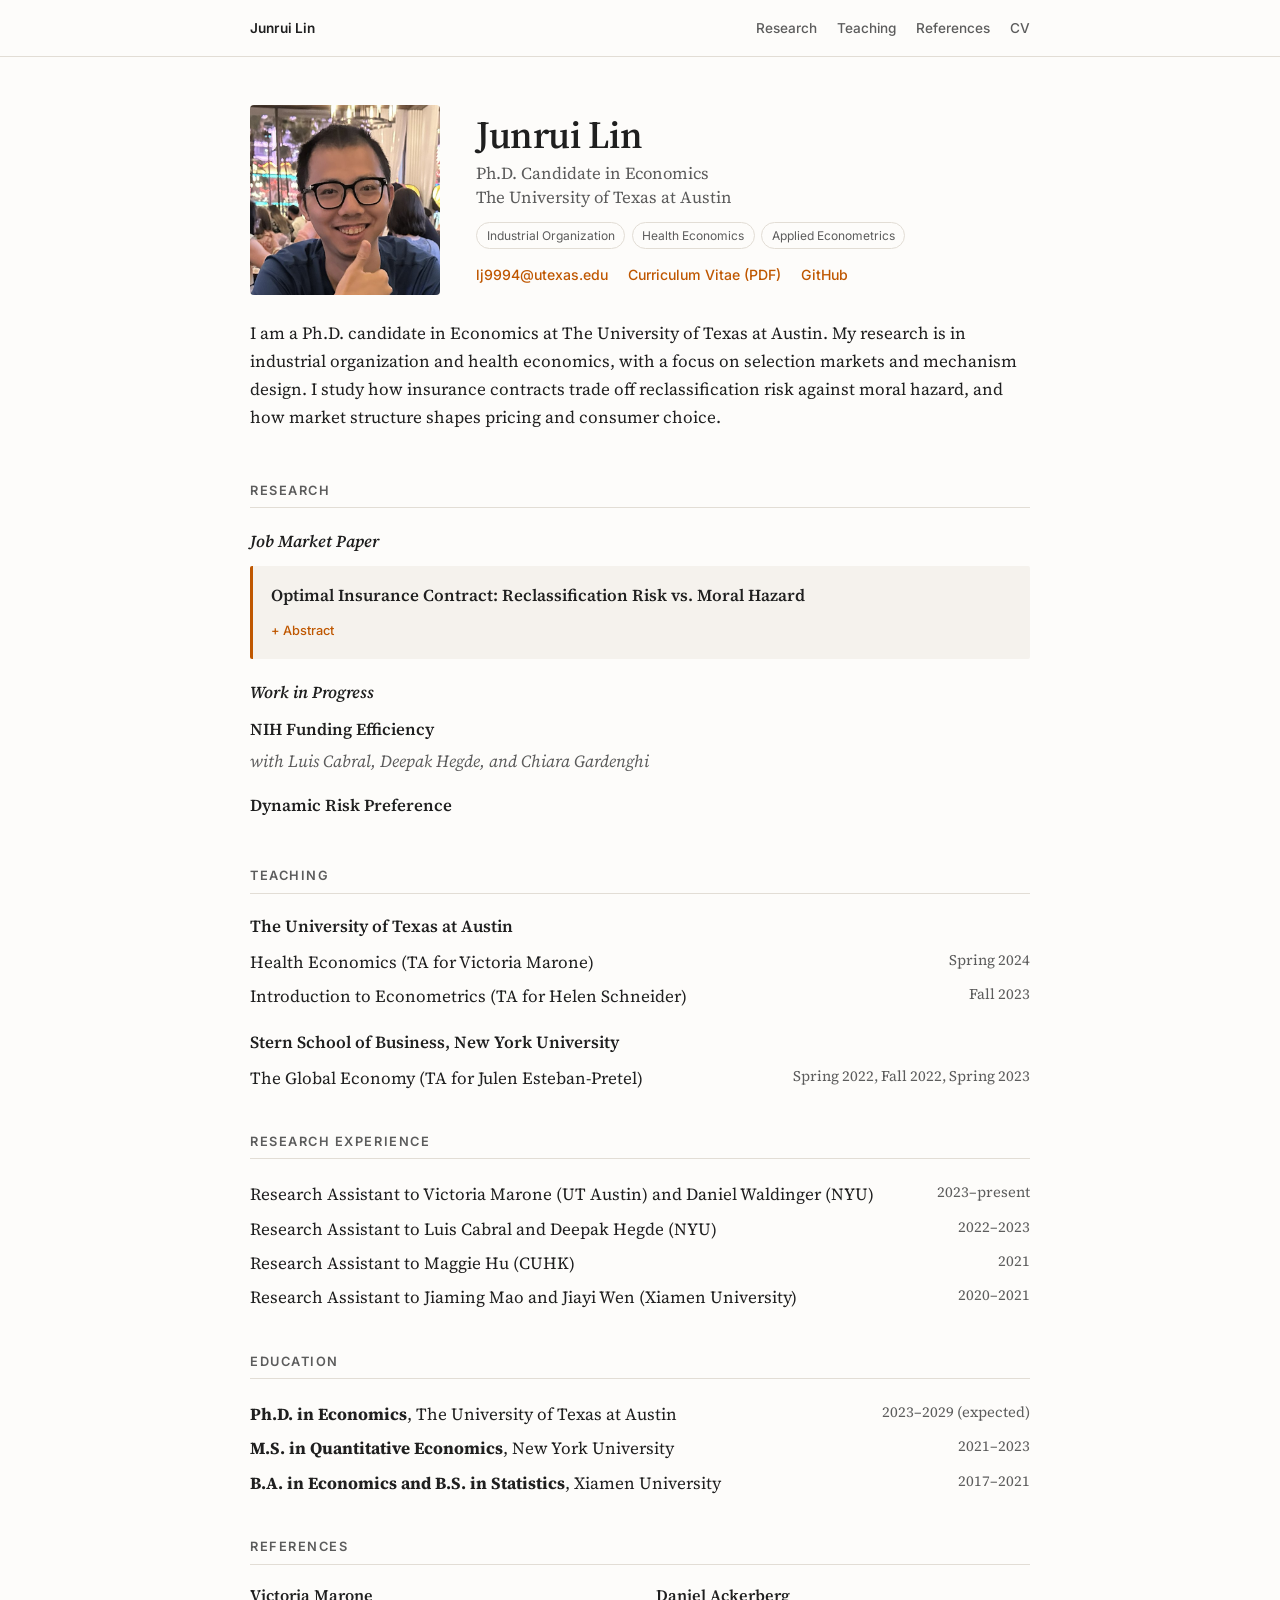
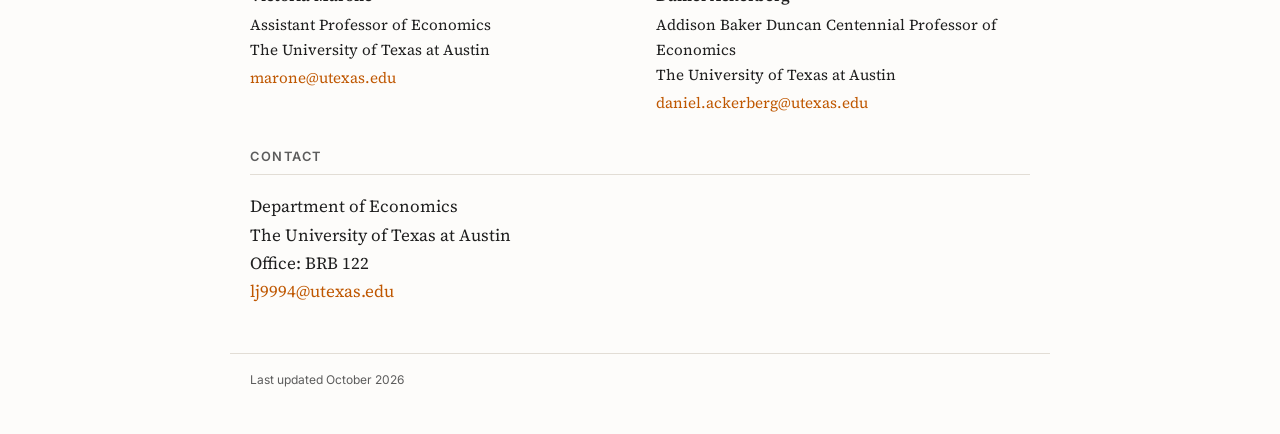
==== index.html @ 8c2f246e "Redesign homepage as a job-market-style academic site Single-page layout with headshot, fields, feat" ====
<!DOCTYPE html>
<html lang="en">
<head>
    <meta charset="utf-8">
    <meta name="viewport" content="width=device-width, initial-scale=1">
    <title>Junrui Lin</title>
    <meta name="description" content="Junrui Lin, PhD candidate in Economics at The University of Texas at Austin. Industrial organization and health economics.">
    <meta name="author" content="Junrui Lin">
    <link rel="preconnect" href="https://fonts.googleapis.com">
    <link rel="preconnect" href="https://fonts.gstatic.com" crossorigin>
    <link href="https://fonts.googleapis.com/css2?family=Source+Serif+4:ital,opsz,wght@0,8..60,400;0,8..60,600;1,8..60,400&family=Inter:wght@400;500;600&display=swap" rel="stylesheet">
    <link rel="stylesheet" href="homestyle.css">
</head>

<body>
<header class="site-nav">
    <div class="container nav-inner">
        <a class="nav-name" href="#top">Junrui Lin</a>
        <nav aria-label="Main">
            <a href="#research">Research</a>
            <a href="#teaching">Teaching</a>
            <a href="#references">References</a>
            <a href="cv.pdf">CV</a>
        </nav>
    </div>
</header>

<main id="top" class="container">

    <!-- Uncomment and fill in when you go on the market.
    <p class="market-banner">
        I am on the 20XX&ndash;20XX academic job market and will be available for interviews at the ASSA Annual Meeting.
    </p>
    -->

    <section class="hero">
        <img class="headshot" src="photo.jpg" alt="Photo of Junrui Lin" width="600" height="600">
        <div class="hero-text">
            <h1>Junrui Lin</h1>
            <p class="role">Ph.D. Candidate in Economics<br>The University of Texas at Austin</p>
            <p class="fields"><span>Industrial Organization</span><span>Health Economics</span><span>Applied Econometrics</span></p>
            <ul class="contact">
                <li><a href="mailto:lj9994@utexas.edu">lj9994@utexas.edu</a></li>
                <li><a href="cv.pdf">Curriculum Vitae (PDF)</a></li>
                <li><a href="https://github.com/junruilin">GitHub</a></li>
            </ul>
        </div>
    </section>

    <section class="bio">
        <p>
            I am a Ph.D. candidate in Economics at The University of Texas at Austin.
            My research is in industrial organization and health economics, with a focus on
            selection markets and mechanism design. I study how insurance contracts trade off
            reclassification risk against moral hazard, and how market structure shapes pricing
            and consumer choice.
        </p>
    </section>

    <section id="research">
        <h2>Research</h2>

        <h3 class="subhead">Job Market Paper</h3>
        <article class="paper jmp">
            <p class="paper-title">Optimal Insurance Contract: Reclassification Risk vs. Moral Hazard</p>
            <details>
                <summary>Abstract</summary>
                <p>[Add abstract here.]</p>
            </details>
            <!-- <p class="paper-links"><a href="papers/lin_jmp.pdf">Paper</a><a href="papers/lin_jmp_slides.pdf">Slides</a></p> -->
        </article>

        <h3 class="subhead">Work in Progress</h3>
        <article class="paper">
            <p class="paper-title">NIH Funding Efficiency</p>
            <p class="coauthors">with Luis Cabral, Deepak Hegde, and Chiara Gardenghi</p>
        </article>
        <article class="paper">
            <p class="paper-title">Dynamic Risk Preference</p>
        </article>
    </section>

    <section id="teaching">
        <h2>Teaching</h2>
        <p class="institution">The University of Texas at Austin</p>
        <ul class="entries">
            <li><span>Health Economics (TA for Victoria Marone)</span><span class="when">Spring 2024</span></li>
            <li><span>Introduction to Econometrics (TA for Helen Schneider)</span><span class="when">Fall 2023</span></li>
        </ul>
        <p class="institution">Stern School of Business, New York University</p>
        <ul class="entries">
            <li><span>The Global Economy (TA for Julen Esteban-Pretel)</span><span class="when">Spring 2022, Fall 2022, Spring 2023</span></li>
        </ul>
    </section>

    <section id="experience">
        <h2>Research Experience</h2>
        <ul class="entries">
            <li><span>Research Assistant to Victoria Marone (UT Austin) and Daniel Waldinger (NYU)</span><span class="when">2023&ndash;present</span></li>
            <li><span>Research Assistant to Luis Cabral and Deepak Hegde (NYU)</span><span class="when">2022&ndash;2023</span></li>
            <li><span>Research Assistant to Maggie Hu (CUHK)</span><span class="when">2021</span></li>
            <li><span>Research Assistant to Jiaming Mao and Jiayi Wen (Xiamen University)</span><span class="when">2020&ndash;2021</span></li>
        </ul>
    </section>

    <section id="education">
        <h2>Education</h2>
        <ul class="entries">
            <li><span><strong>Ph.D. in Economics</strong>, The University of Texas at Austin</span><span class="when">2023&ndash;2029 (expected)</span></li>
            <li><span><strong>M.S. in Quantitative Economics</strong>, New York University</span><span class="when">2021&ndash;2023</span></li>
            <li><span><strong>B.A. in Economics and B.S. in Statistics</strong>, Xiamen University</span><span class="when">2017&ndash;2021</span></li>
        </ul>
    </section>

    <section id="references">
        <h2>References</h2>
        <div class="refs">
            <div class="ref">
                <p class="ref-name">Victoria Marone</p>
                <p>Assistant Professor of Economics<br>The University of Texas at Austin</p>
                <p><a href="mailto:marone@utexas.edu">marone@utexas.edu</a></p>
            </div>
            <div class="ref">
                <p class="ref-name">Daniel Ackerberg</p>
                <p>Addison Baker Duncan Centennial Professor of Economics<br>The University of Texas at Austin</p>
                <p><a href="mailto:daniel.ackerberg@utexas.edu">daniel.ackerberg@utexas.edu</a></p>
            </div>
        </div>
    </section>

    <section id="contact">
        <h2>Contact</h2>
        <address>
            Department of Economics<br>
            The University of Texas at Austin<br>
            Office: BRB 122<br>
            <a href="mailto:lj9994@utexas.edu">lj9994@utexas.edu</a>
        </address>
    </section>
</main>

<footer class="container site-footer">
    <p>Last updated October 2026</p>
</footer>
</body>
</html>
---- homestyle.css ----
/* Colors */
:root {
    --bg: #fdfcfa;
    --surface: #f5f2ed;
    --text: #1f1f1f;
    --muted: #5c5c5c;
    --rule: #e2ddd5;
    --accent: #bf5700;          /* UT burnt orange */
    --accent-hover: #8f4100;
}
@media (prefers-color-scheme: dark) {
    :root {
        --bg: #16161a;
        --surface: #1f1f24;
        --text: #e8e6e3;
        --muted: #a3a09b;
        --rule: #33323a;
        --accent: #f0883e;
        --accent-hover: #ffab70;
    }
}

/* Base */
* { box-sizing: border-box; }
html { scroll-behavior: smooth; scroll-padding-top: 4.5rem; }
body {
    margin: 0;
    background: var(--bg);
    color: var(--text);
    font: 17px/1.65 "Source Serif 4", Georgia, "Times New Roman", serif;
    -webkit-text-size-adjust: 100%;
}
.container {
    max-width: 820px;
    margin: 0 auto;
    padding: 0 1.25rem;
}
a {
    color: var(--accent);
    text-decoration: none;
}
a:hover { color: var(--accent-hover); text-decoration: underline; }
p { margin: 0 0 0.8rem; }

/* Top navigation */
.site-nav {
    position: sticky;
    top: 0;
    z-index: 10;
    background: var(--bg);
    border-bottom: 1px solid var(--rule);
    font-family: Inter, system-ui, sans-serif;
    font-size: 0.85rem;
}
.nav-inner {
    display: flex;
    align-items: center;
    justify-content: space-between;
    gap: 1rem;
    height: 3.5rem;
}
.nav-name {
    font-weight: 600;
    color: var(--text);
    letter-spacing: 0.01em;
}
.site-nav nav { display: flex; gap: 1.25rem; }
.site-nav nav a { color: var(--muted); font-weight: 500; }
.site-nav nav a:hover { color: var(--accent); text-decoration: none; }

/* Job-market banner */
.market-banner {
    margin: 2rem 0 0;
    padding: 0.75rem 1rem;
    border-left: 3px solid var(--accent);
    background: var(--surface);
    font-family: Inter, system-ui, sans-serif;
    font-size: 0.9rem;
}

/* Hero */
.hero {
    display: flex;
    gap: 2.25rem;
    align-items: center;
    padding: 3rem 0 1.5rem;
}
.headshot {
    width: 190px;
    height: 190px;
    flex-shrink: 0;
    object-fit: cover;
    border-radius: 4px;
}
h1 {
    margin: 0 0 0.25rem;
    font-size: 2.4rem;
    font-weight: 600;
    line-height: 1.15;
    letter-spacing: -0.01em;
}
.role {
    margin-bottom: 0.75rem;
    color: var(--muted);
    font-size: 1.05rem;
    line-height: 1.45;
}
.fields {
    display: flex;
    flex-wrap: wrap;
    gap: 0.4rem;
    margin-bottom: 0.9rem;
    font-family: Inter, system-ui, sans-serif;
    font-size: 0.75rem;
}
.fields span {
    padding: 0.15rem 0.6rem;
    border: 1px solid var(--rule);
    border-radius: 999px;
    color: var(--muted);
}
.contact {
    display: flex;
    flex-wrap: wrap;
    gap: 0.35rem 1.25rem;
    margin: 0;
    padding: 0;
    list-style: none;
    font-family: Inter, system-ui, sans-serif;
    font-size: 0.88rem;
    font-weight: 500;
}

.bio { padding-bottom: 0.5rem; }

/* Sections */
section[id] { padding-top: 1.75rem; }
h2 {
    margin: 0 0 1.1rem;
    padding-bottom: 0.4rem;
    border-bottom: 1px solid var(--rule);
    font-family: Inter, system-ui, sans-serif;
    font-size: 0.8rem;
    font-weight: 600;
    letter-spacing: 0.12em;
    text-transform: uppercase;
    color: var(--muted);
}
.subhead {
    margin: 1.25rem 0 0.6rem;
    font-size: 1.05rem;
    font-weight: 600;
    font-style: italic;
}

/* Papers */
.paper { margin-bottom: 1.1rem; }
.paper-title {
    margin-bottom: 0.15rem;
    font-weight: 600;
    font-size: 1.05rem;
}
.jmp {
    padding: 1rem 1.15rem;
    background: var(--surface);
    border-left: 3px solid var(--accent);
    border-radius: 2px;
}
.coauthors {
    margin-bottom: 0.2rem;
    color: var(--muted);
    font-style: italic;
}
details { margin-top: 0.35rem; }
summary {
    display: inline-block;
    cursor: pointer;
    font-family: Inter, system-ui, sans-serif;
    font-size: 0.8rem;
    font-weight: 500;
    color: var(--accent);
    list-style: none;
}
summary::-webkit-details-marker { display: none; }
summary::before { content: "+ "; }
details[open] summary::before { content: "\2212  "; }
details p {
    margin: 0.5rem 0 0;
    font-size: 0.95rem;
    text-align: justify;
    hyphens: auto;
}
.paper-links {
    display: flex;
    gap: 1rem;
    margin: 0.4rem 0 0;
    font-family: Inter, system-ui, sans-serif;
    font-size: 0.8rem;
    font-weight: 500;
}

/* Dated entries (teaching, experience, education) */
.institution {
    margin: 0.9rem 0 0.3rem;
    font-weight: 600;
}
.entries {
    margin: 0 0 0.5rem;
    padding: 0;
    list-style: none;
}
.entries li {
    display: flex;
    justify-content: space-between;
    gap: 1.5rem;
    padding: 0.2rem 0;
}
.when {
    flex-shrink: 0;
    color: var(--muted);
    font-size: 0.92rem;
    text-align: right;
}

/* References */
.refs {
    display: grid;
    grid-template-columns: repeat(auto-fit, minmax(240px, 1fr));
    gap: 1.25rem 2rem;
}
.ref p { margin: 0 0 0.2rem; font-size: 0.95rem; }
.ref-name { font-weight: 600; font-size: 1rem !important; }

address { font-style: normal; }

.site-footer {
    margin-top: 3rem;
    padding-top: 1rem;
    padding-bottom: 2rem;
    border-top: 1px solid var(--rule);
    color: var(--muted);
    font-family: Inter, system-ui, sans-serif;
    font-size: 0.75rem;
}

/* Mobile */
@media (max-width: 640px) {
    body { font-size: 16px; }
    .site-nav nav { gap: 0.85rem; }
    .nav-name { display: none; }
    .nav-inner { justify-content: center; }
    .hero {
        flex-direction: column;
        align-items: flex-start;
        gap: 1.25rem;
        padding-top: 2rem;
    }
    .headshot { width: 140px; height: 140px; }
    h1 { font-size: 2rem; }
    .entries li { flex-direction: column; gap: 0; padding: 0.35rem 0; }
    .when { text-align: left; }
}
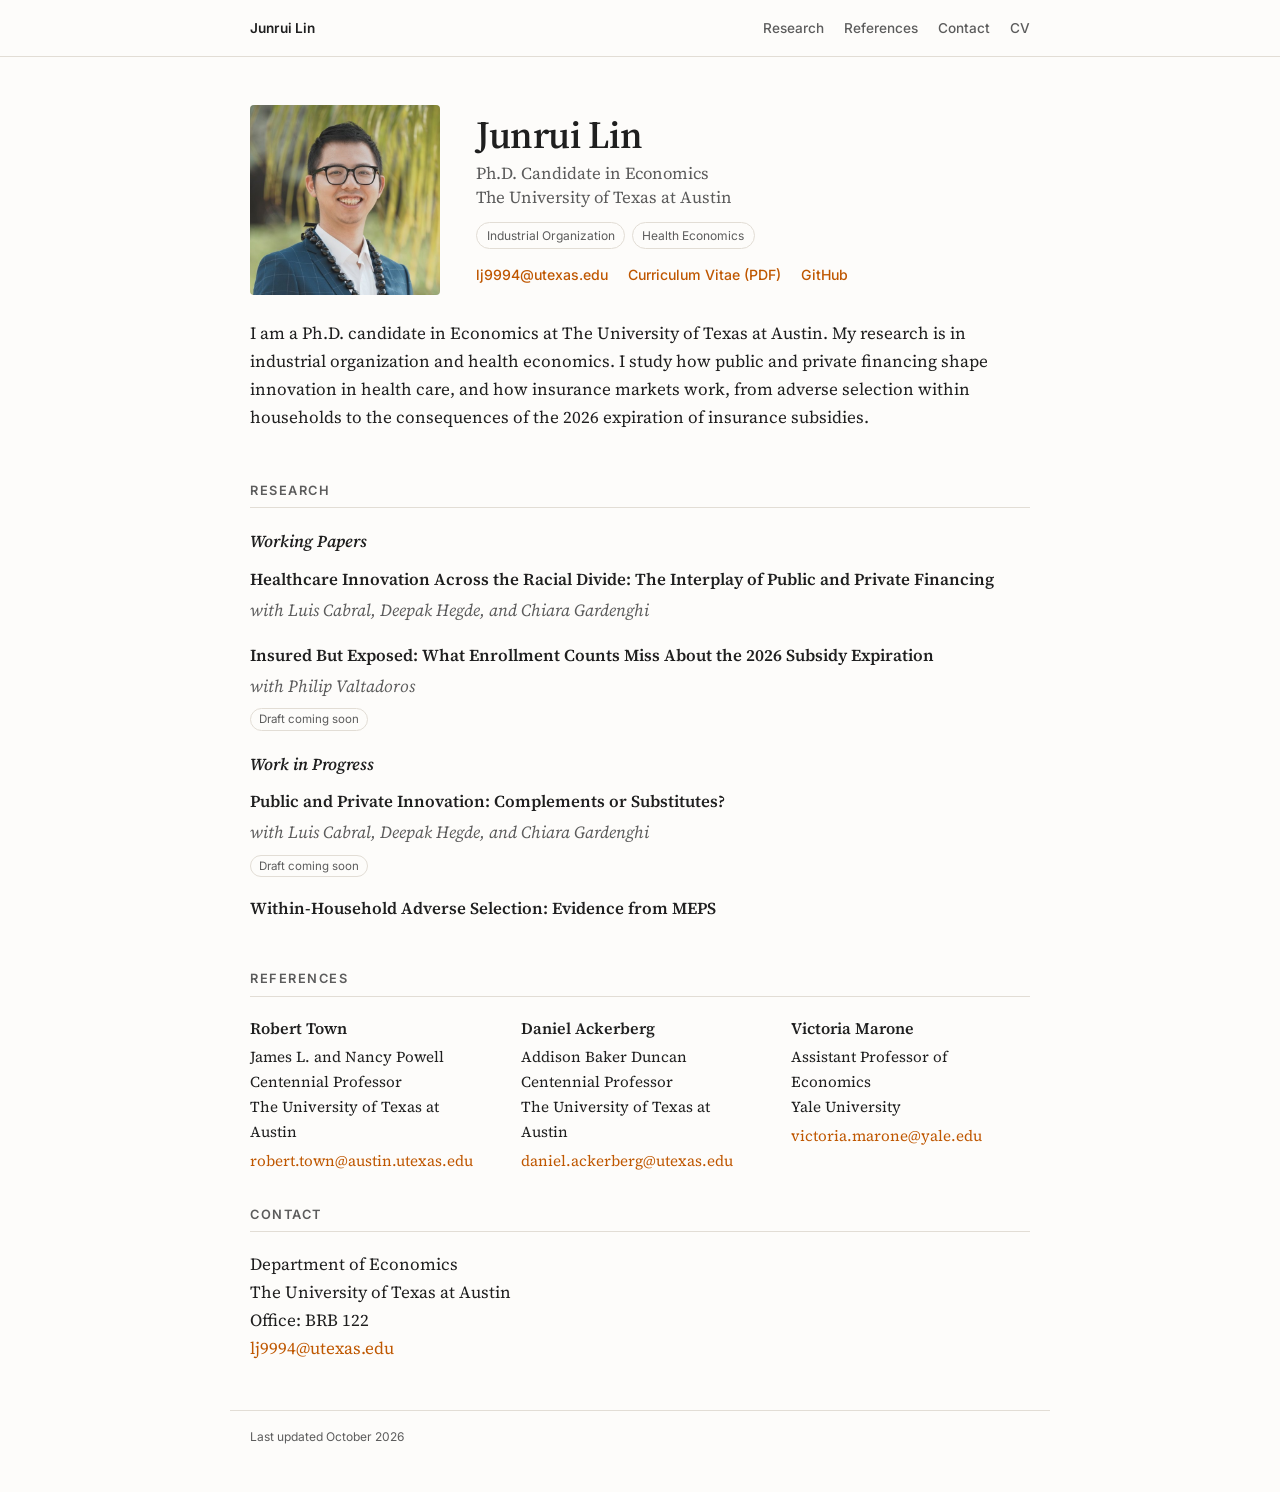
==== commit 57ec94ea: "Update CV and list research only Replace cv.pdf with the October 2026 CV. Update papers, references," ====
--- a/index.html
+++ b/index.html
@@ -18,8 +18,8 @@
         <a class="nav-name" href="#top">Junrui Lin</a>
         <nav aria-label="Main">
             <a href="#research">Research</a>
-            <a href="#teaching">Teaching</a>
             <a href="#references">References</a>
+            <a href="#contact">Contact</a>
             <a href="cv.pdf">CV</a>
         </nav>
     </div>
@@ -38,7 +38,7 @@
         <div class="hero-text">
             <h1>Junrui Lin</h1>
             <p class="role">Ph.D. Candidate in Economics<br>The University of Texas at Austin</p>
-            <p class="fields"><span>Industrial Organization</span><span>Health Economics</span><span>Applied Econometrics</span></p>
+            <p class="fields"><span>Industrial Organization</span><span>Health Economics</span></p>
             <ul class="contact">
                 <li><a href="mailto:lj9994@utexas.edu">lj9994@utexas.edu</a></li>
                 <li><a href="cv.pdf">Curriculum Vitae (PDF)</a></li>
@@ -50,80 +50,62 @@
     <section class="bio">
         <p>
             I am a Ph.D. candidate in Economics at The University of Texas at Austin.
-            My research is in industrial organization and health economics, with a focus on
-            selection markets and mechanism design. I study how insurance contracts trade off
-            reclassification risk against moral hazard, and how market structure shapes pricing
-            and consumer choice.
+            My research is in industrial organization and health economics. I study how public
+            and private financing shape innovation in health care, and how insurance markets
+            work, from adverse selection within households to the consequences of the 2026
+            expiration of insurance subsidies.
         </p>
     </section>
 
     <section id="research">
         <h2>Research</h2>
 
-        <h3 class="subhead">Job Market Paper</h3>
-        <article class="paper jmp">
-            <p class="paper-title">Optimal Insurance Contract: Reclassification Risk vs. Moral Hazard</p>
-            <details>
-                <summary>Abstract</summary>
-                <p>[Add abstract here.]</p>
-            </details>
-            <!-- <p class="paper-links"><a href="papers/lin_jmp.pdf">Paper</a><a href="papers/lin_jmp_slides.pdf">Slides</a></p> -->
+        <h3 class="subhead">Working Papers</h3>
+        <article class="paper">
+            <p class="paper-title">Healthcare Innovation Across the Racial Divide: The Interplay of Public and Private Financing</p>
+            <p class="coauthors">with Luis Cabral, Deepak Hegde, and Chiara Gardenghi</p>
         </article>
+        <article class="paper">
+            <p class="paper-title">Insured But Exposed: What Enrollment Counts Miss About the 2026 Subsidy Expiration</p>
+            <p class="coauthors">with Philip Valtadoros</p>
+            <p class="paper-status">Draft coming soon</p>
+        </article>
+        <!-- To add an abstract or links to a paper, put these inside its <article>:
+        <details>
+            <summary>Abstract</summary>
+            <p>Abstract text.</p>
+        </details>
+        <p class="paper-links"><a href="papers/paper.pdf">Paper</a><a href="papers/slides.pdf">Slides</a></p>
+        -->
 
         <h3 class="subhead">Work in Progress</h3>
         <article class="paper">
-            <p class="paper-title">NIH Funding Efficiency</p>
+            <p class="paper-title">Public and Private Innovation: Complements or Substitutes?</p>
             <p class="coauthors">with Luis Cabral, Deepak Hegde, and Chiara Gardenghi</p>
+            <p class="paper-status">Draft coming soon</p>
         </article>
         <article class="paper">
-            <p class="paper-title">Dynamic Risk Preference</p>
+            <p class="paper-title">Within-Household Adverse Selection: Evidence from MEPS</p>
         </article>
-    </section>
-
-    <section id="teaching">
-        <h2>Teaching</h2>
-        <p class="institution">The University of Texas at Austin</p>
-        <ul class="entries">
-            <li><span>Health Economics (TA for Victoria Marone)</span><span class="when">Spring 2024</span></li>
-            <li><span>Introduction to Econometrics (TA for Helen Schneider)</span><span class="when">Fall 2023</span></li>
-        </ul>
-        <p class="institution">Stern School of Business, New York University</p>
-        <ul class="entries">
-            <li><span>The Global Economy (TA for Julen Esteban-Pretel)</span><span class="when">Spring 2022, Fall 2022, Spring 2023</span></li>
-        </ul>
-    </section>
-
-    <section id="experience">
-        <h2>Research Experience</h2>
-        <ul class="entries">
-            <li><span>Research Assistant to Victoria Marone (UT Austin) and Daniel Waldinger (NYU)</span><span class="when">2023&ndash;present</span></li>
-            <li><span>Research Assistant to Luis Cabral and Deepak Hegde (NYU)</span><span class="when">2022&ndash;2023</span></li>
-            <li><span>Research Assistant to Maggie Hu (CUHK)</span><span class="when">2021</span></li>
-            <li><span>Research Assistant to Jiaming Mao and Jiayi Wen (Xiamen University)</span><span class="when">2020&ndash;2021</span></li>
-        </ul>
-    </section>
-
-    <section id="education">
-        <h2>Education</h2>
-        <ul class="entries">
-            <li><span><strong>Ph.D. in Economics</strong>, The University of Texas at Austin</span><span class="when">2023&ndash;2029 (expected)</span></li>
-            <li><span><strong>M.S. in Quantitative Economics</strong>, New York University</span><span class="when">2021&ndash;2023</span></li>
-            <li><span><strong>B.A. in Economics and B.S. in Statistics</strong>, Xiamen University</span><span class="when">2017&ndash;2021</span></li>
-        </ul>
     </section>
 
     <section id="references">
         <h2>References</h2>
         <div class="refs">
             <div class="ref">
-                <p class="ref-name">Victoria Marone</p>
-                <p>Assistant Professor of Economics<br>The University of Texas at Austin</p>
-                <p><a href="mailto:marone@utexas.edu">marone@utexas.edu</a></p>
+                <p class="ref-name">Robert Town</p>
+                <p>James L. and Nancy Powell Centennial Professor<br>The University of Texas at Austin</p>
+                <p><a href="mailto:robert.town@austin.utexas.edu">robert.town@austin.utexas.edu</a></p>
             </div>
             <div class="ref">
                 <p class="ref-name">Daniel Ackerberg</p>
-                <p>Addison Baker Duncan Centennial Professor of Economics<br>The University of Texas at Austin</p>
+                <p>Addison Baker Duncan Centennial Professor<br>The University of Texas at Austin</p>
                 <p><a href="mailto:daniel.ackerberg@utexas.edu">daniel.ackerberg@utexas.edu</a></p>
+            </div>
+            <div class="ref">
+                <p class="ref-name">Victoria Marone</p>
+                <p>Assistant Professor of Economics<br>Yale University</p>
+                <p><a href="mailto:victoria.marone@yale.edu">victoria.marone@yale.edu</a></p>
             </div>
         </div>
     </section>
--- a/homestyle.css
+++ b/homestyle.css
@@ -190,6 +190,16 @@
     text-align: justify;
     hyphens: auto;
 }
+.paper-status {
+    display: inline-block;
+    margin: 0.25rem 0 0;
+    padding: 0.05rem 0.5rem;
+    border: 1px solid var(--rule);
+    border-radius: 999px;
+    color: var(--muted);
+    font-family: Inter, system-ui, sans-serif;
+    font-size: 0.72rem;
+}
 .paper-links {
     display: flex;
     gap: 1rem;
@@ -197,35 +207,12 @@
     font-family: Inter, system-ui, sans-serif;
     font-size: 0.8rem;
     font-weight: 500;
-}
-
-/* Dated entries (teaching, experience, education) */
-.institution {
-    margin: 0.9rem 0 0.3rem;
-    font-weight: 600;
-}
-.entries {
-    margin: 0 0 0.5rem;
-    padding: 0;
-    list-style: none;
-}
-.entries li {
-    display: flex;
-    justify-content: space-between;
-    gap: 1.5rem;
-    padding: 0.2rem 0;
-}
-.when {
-    flex-shrink: 0;
-    color: var(--muted);
-    font-size: 0.92rem;
-    text-align: right;
 }
 
 /* References */
 .refs {
     display: grid;
-    grid-template-columns: repeat(auto-fit, minmax(240px, 1fr));
+    grid-template-columns: repeat(auto-fit, minmax(220px, 1fr));
     gap: 1.25rem 2rem;
 }
 .ref p { margin: 0 0 0.2rem; font-size: 0.95rem; }
@@ -257,6 +244,4 @@
     }
     .headshot { width: 140px; height: 140px; }
     h1 { font-size: 2rem; }
-    .entries li { flex-direction: column; gap: 0; padding: 0.35rem 0; }
-    .when { text-align: left; }
-}
+}
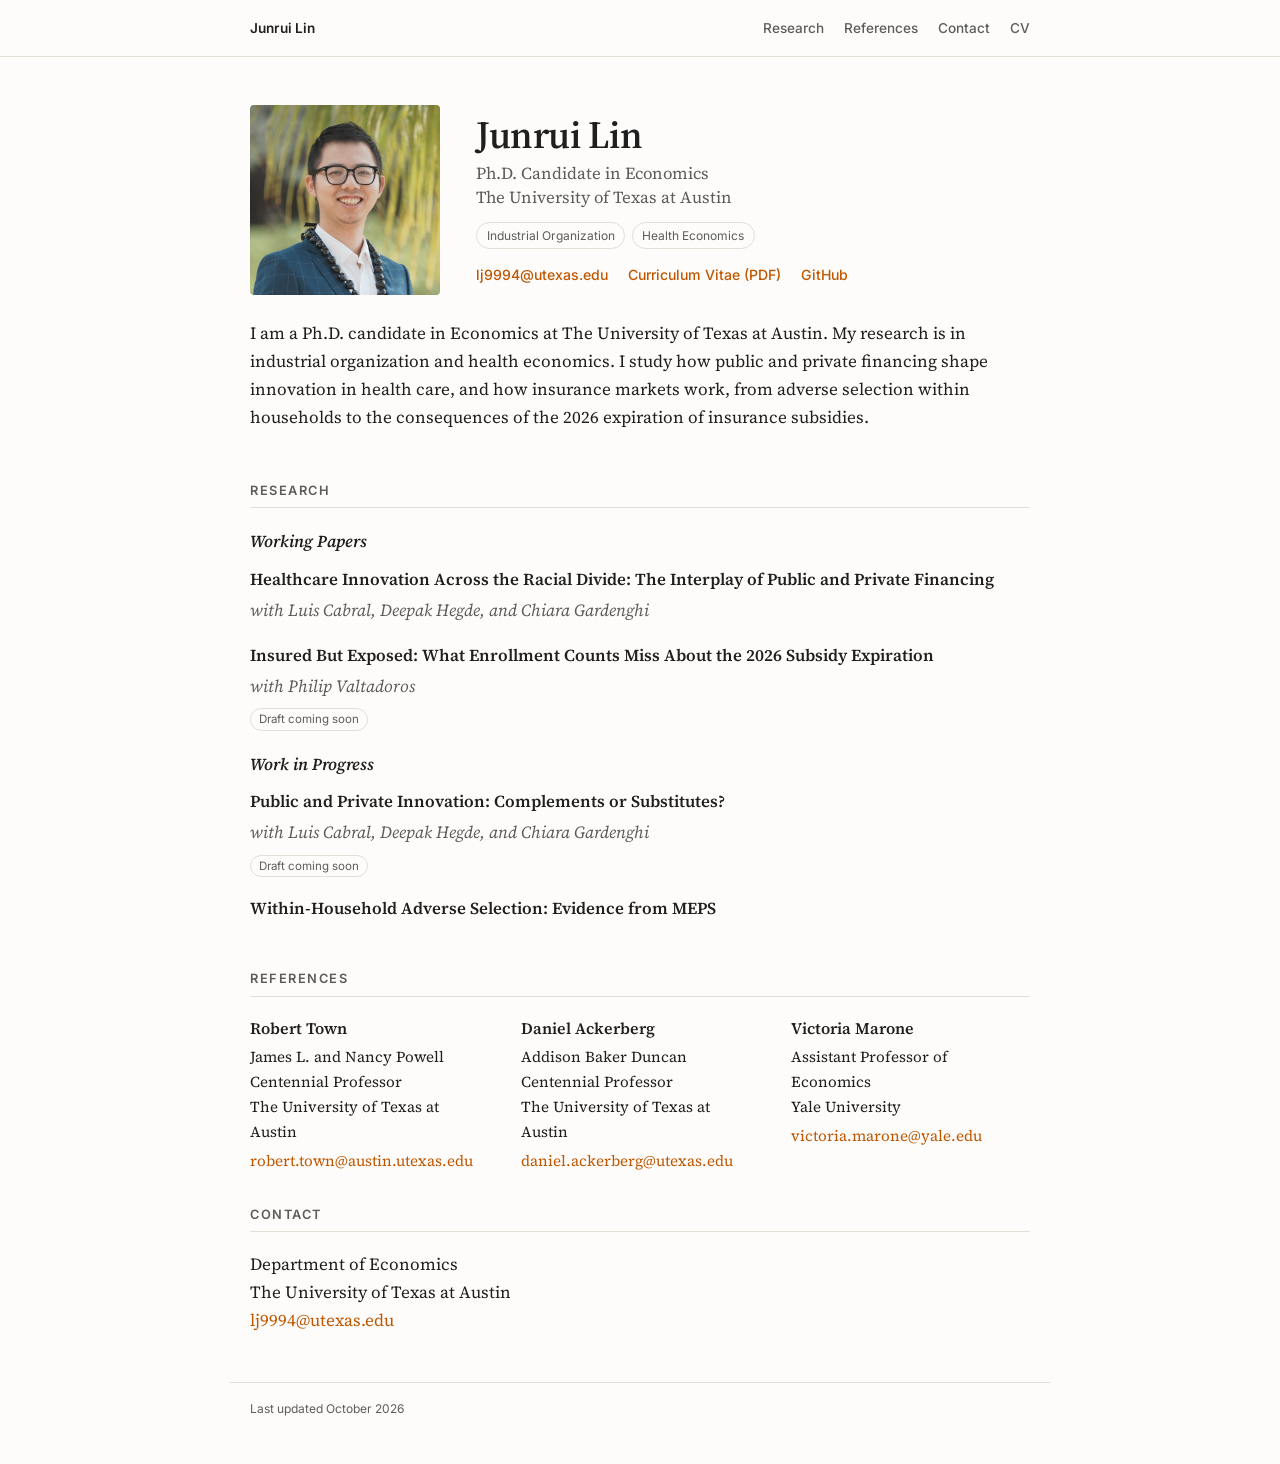
==== commit 94e19b36: "Remove office line from contact section Co-Authored-By: Claude Opus 5.5 <noreply@anthropic.com> Clau" ====
--- a/index.html
+++ b/index.html
@@ -115,7 +115,6 @@
         <address>
             Department of Economics<br>
             The University of Texas at Austin<br>
-            Office: BRB 122<br>
             <a href="mailto:lj9994@utexas.edu">lj9994@utexas.edu</a>
         </address>
     </section>
--- a/homestyle.css
+++ b/homestyle.css
@@ -85,6 +85,7 @@
     align-items: center;
     padding: 3rem 0 1.5rem;
 }
+.hero-text { min-width: 0; }
 .headshot {
     width: 190px;
     height: 190px;
@@ -160,6 +161,7 @@
     font-weight: 600;
     font-size: 1.05rem;
 }
+/* Add class="jmp" to a paper's <article> to highlight it as the job market paper */
 .jmp {
     padding: 1rem 1.15rem;
     background: var(--surface);
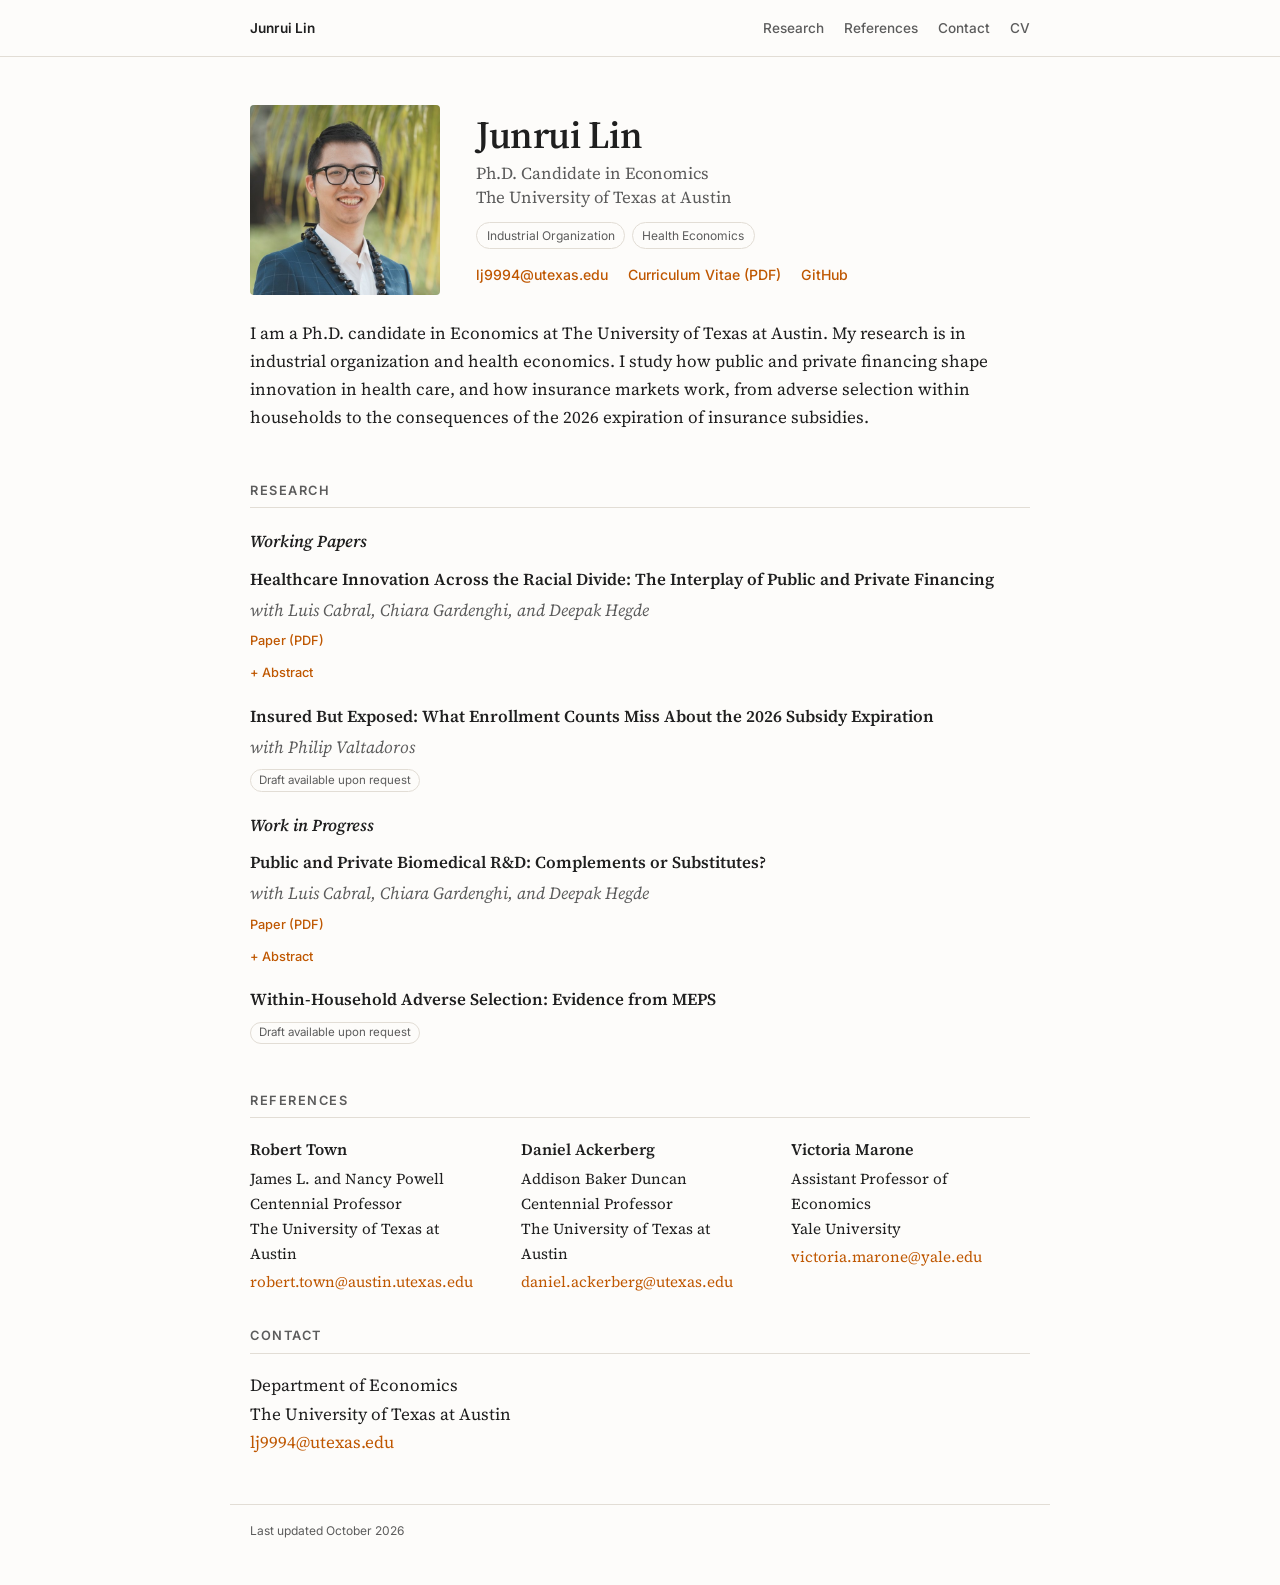
==== commit c27ed2bf: "Add paper PDFs and abstracts; mark other drafts available upon request Link the two NIH project pape" ====
--- a/index.html
+++ b/index.html
@@ -63,30 +63,37 @@
         <h3 class="subhead">Working Papers</h3>
         <article class="paper">
             <p class="paper-title">Healthcare Innovation Across the Racial Divide: The Interplay of Public and Private Financing</p>
-            <p class="coauthors">with Luis Cabral, Deepak Hegde, and Chiara Gardenghi</p>
+            <p class="coauthors">with Luis Cabral, Chiara Gardenghi, and Deepak Hegde</p>
+            <p class="paper-links"><a href="papers/Lin_HealthcareInnovationRacialDivide.pdf">Paper (PDF)</a></p>
+            <details>
+                <summary>Abstract</summary>
+                <p>U.S. pharmaceutical companies invest nearly $100 billion annually in R&amp;D, while the National Institutes of Health (NIH) allocates around $50 billion to biomedical research. Experts argue these investments should reflect public health needs and scientific opportunity, yet systematic evidence on allocation patterns remains limited. Using machine learning, we compile a novel panel dataset linking NIH funding and industry clinical trials across major diseases over two decades to disease-specific characteristics: burden, scientific opportunity, revenue potential, and the race and gender composition of affected populations. We find that both sectors invest more in high-burden diseases, but private firms also prioritize high-revenue conditions. Strikingly, the private sector underinvests in diseases that disproportionately affect Black Americans&mdash;even after adjusting for burden, revenue, and opportunity. NIH funding partially offsets this gap but compensates for only about 10% of the dollar shortfall and 80% of the &ldquo;missing&rdquo; trials for conditions affecting Black Americans. We identify disease areas where gaps remain largest, offering a road-map for targeted policy action. Our findings highlight NIH&rsquo;s essential&mdash;but incomplete&mdash;role in correcting racial disparities in biomedical innovation and underscore how recent cuts to NIH and Medicaid risk deepening these inequities.</p>
+            </details>
         </article>
         <article class="paper">
             <p class="paper-title">Insured But Exposed: What Enrollment Counts Miss About the 2026 Subsidy Expiration</p>
             <p class="coauthors">with Philip Valtadoros</p>
-            <p class="paper-status">Draft coming soon</p>
+            <p class="paper-status">Draft available upon request</p>
         </article>
-        <!-- To add an abstract or links to a paper, put these inside its <article>:
-        <details>
-            <summary>Abstract</summary>
-            <p>Abstract text.</p>
-        </details>
-        <p class="paper-links"><a href="papers/paper.pdf">Paper</a><a href="papers/slides.pdf">Slides</a></p>
-        -->
 
         <h3 class="subhead">Work in Progress</h3>
         <article class="paper">
-            <p class="paper-title">Public and Private Innovation: Complements or Substitutes?</p>
-            <p class="coauthors">with Luis Cabral, Deepak Hegde, and Chiara Gardenghi</p>
-            <p class="paper-status">Draft coming soon</p>
+            <p class="paper-title">Public and Private Biomedical R&amp;D: Complements or Substitutes?</p>
+            <p class="coauthors">with Luis Cabral, Chiara Gardenghi, and Deepak Hegde</p>
+            <p class="paper-links"><a href="papers/Lin_PublicPrivateRD_ComplementsSubstitutes.pdf">Paper (PDF)</a></p>
+            <details>
+                <summary>Abstract</summary>
+                <p>We develop a two-player multi-period game in which a public innovator and a private innovator allocate effort across research and development over time. We show that, when decisions are simultaneous, innovation efforts are strategic substitutes, as each player&rsquo;s effort reduces the marginal value of the other&rsquo;s. When decisions are sequential, however, innovation efforts are strategic complements, as knowledge accumulated through spillovers reduces future innovation cost.</p>
+                <p>We test these predictions in the context of U.S. biomedical research over the 2000&ndash;2019 period. Leveraging the granting of FDA Accelerated Approval status as a positive shock to private clinical trial activity, we find that the public sector reduces research funding allocated to affected disease areas in the short run&mdash;consistent with substitutability&mdash;but increases it in the medium-to-long run&mdash;consistent with complementarity. A symmetric pattern emerges when exploiting federal initiatives and executive actions as positive shocks to public funding: private clinical trial activity declines in the short run before expanding in the medium-to-long run.</p>
+                <p>Taken together, our findings suggest that substitutability and complementarity are not competing characterizations but rather two faces of strategic interaction.</p>
+            </details>
         </article>
         <article class="paper">
             <p class="paper-title">Within-Household Adverse Selection: Evidence from MEPS</p>
+            <p class="paper-status">Draft available upon request</p>
         </article>
+        <!-- To add slides or another paper link, add an <a> inside that paper's .paper-links line, e.g.
+             <a href="papers/slides.pdf">Slides</a> -->
     </section>
 
     <section id="references">
--- a/homestyle.css
+++ b/homestyle.css
@@ -246,4 +246,5 @@
     }
     .headshot { width: 140px; height: 140px; }
     h1 { font-size: 2rem; }
-}
+    details p { text-align: left; }
+}
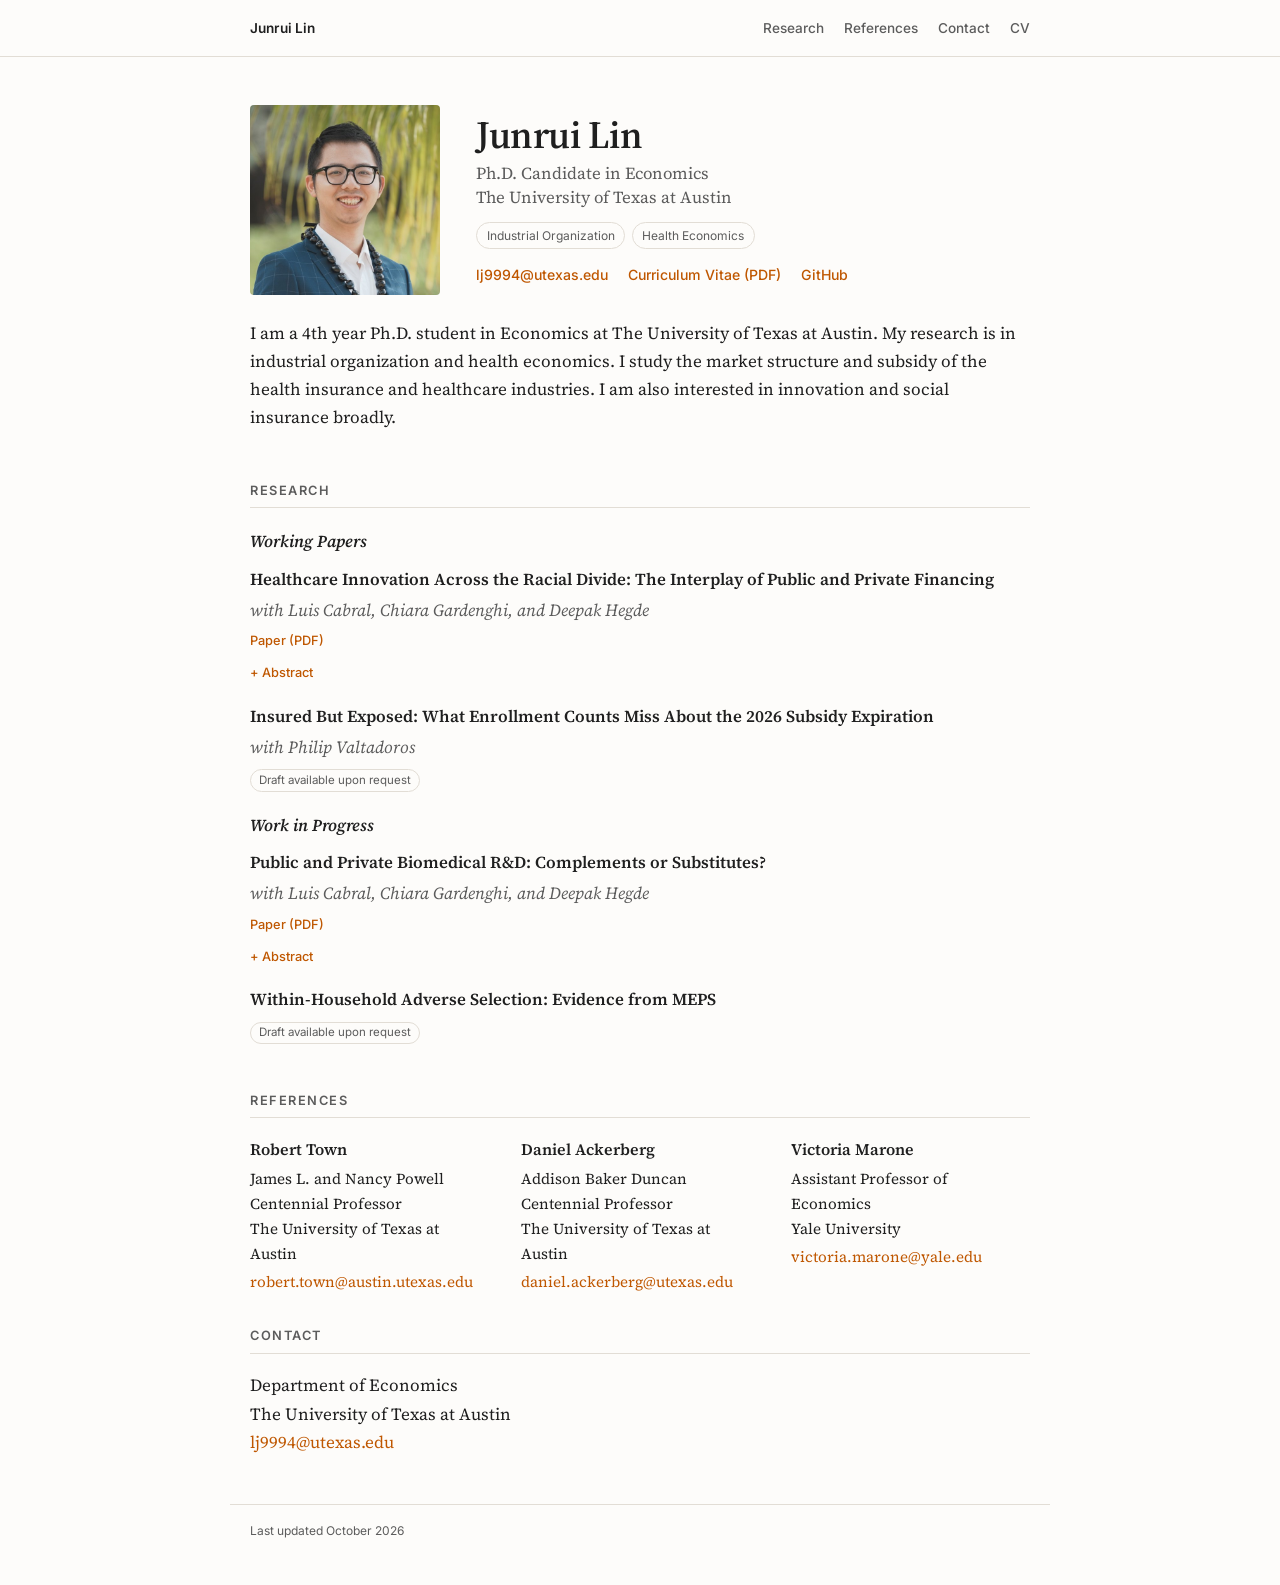
==== commit fb429f70: "Update intro Co-Authored-By: Claude Opus 5.5 <noreply@anthropic.com> Claude-Session: https://claude." ====
--- a/index.html
+++ b/index.html
@@ -49,11 +49,10 @@
 
     <section class="bio">
         <p>
-            I am a Ph.D. candidate in Economics at The University of Texas at Austin.
-            My research is in industrial organization and health economics. I study how public
-            and private financing shape innovation in health care, and how insurance markets
-            work, from adverse selection within households to the consequences of the 2026
-            expiration of insurance subsidies.
+            I am a 4th year Ph.D. student in Economics at The University of Texas at Austin.
+            My research is in industrial organization and health economics. I study the market
+            structure and subsidy of the health insurance and healthcare industries. I am also
+            interested in innovation and social insurance broadly.
         </p>
     </section>
 
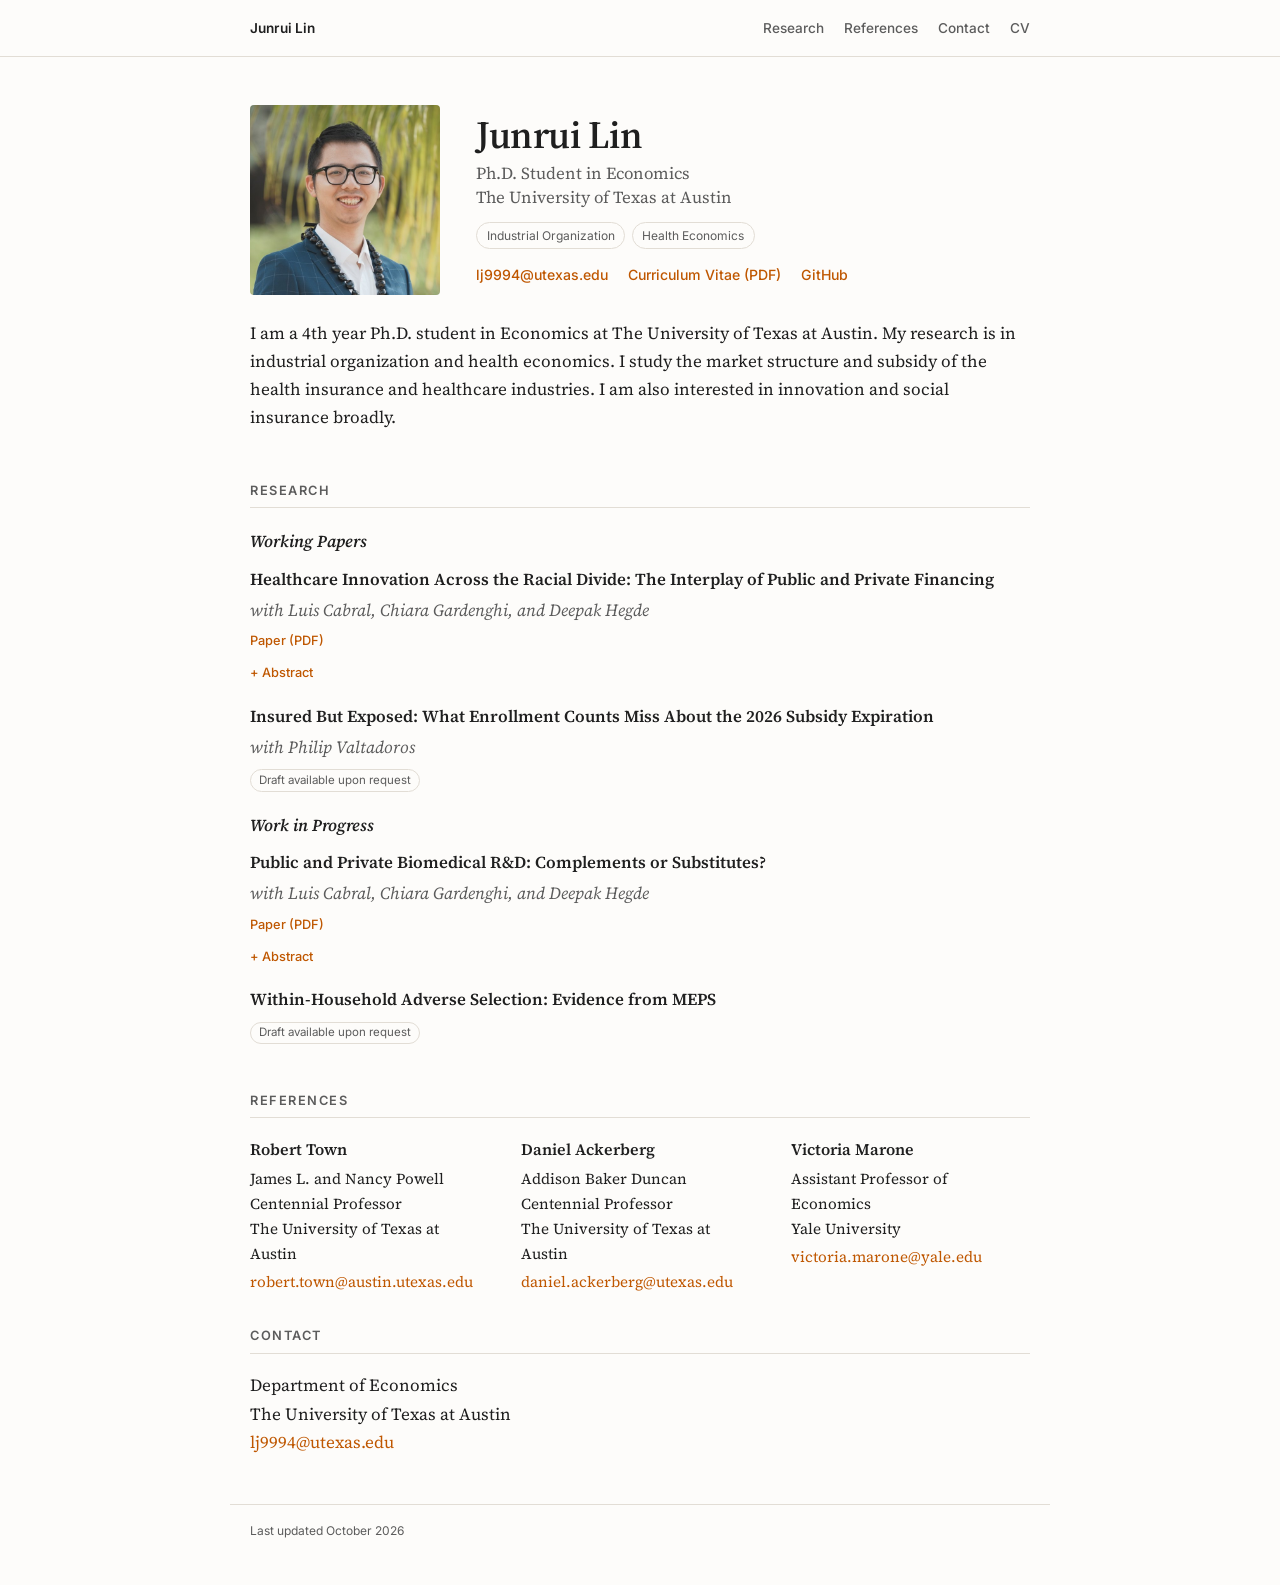
==== commit 52e762c8: "Describe as Ph.D. student in header and meta description Co-Authored-By: Claude Opus 5.5 <noreply@an" ====
--- a/index.html
+++ b/index.html
@@ -4,7 +4,7 @@
     <meta charset="utf-8">
     <meta name="viewport" content="width=device-width, initial-scale=1">
     <title>Junrui Lin</title>
-    <meta name="description" content="Junrui Lin, PhD candidate in Economics at The University of Texas at Austin. Industrial organization and health economics.">
+    <meta name="description" content="Junrui Lin, Ph.D. student in Economics at The University of Texas at Austin. Industrial organization and health economics.">
     <meta name="author" content="Junrui Lin">
     <link rel="preconnect" href="https://fonts.googleapis.com">
     <link rel="preconnect" href="https://fonts.gstatic.com" crossorigin>
@@ -37,7 +37,7 @@
         <img class="headshot" src="photo.jpg" alt="Photo of Junrui Lin" width="600" height="600">
         <div class="hero-text">
             <h1>Junrui Lin</h1>
-            <p class="role">Ph.D. Candidate in Economics<br>The University of Texas at Austin</p>
+            <p class="role">Ph.D. Student in Economics<br>The University of Texas at Austin</p>
             <p class="fields"><span>Industrial Organization</span><span>Health Economics</span></p>
             <ul class="contact">
                 <li><a href="mailto:lj9994@utexas.edu">lj9994@utexas.edu</a></li>
